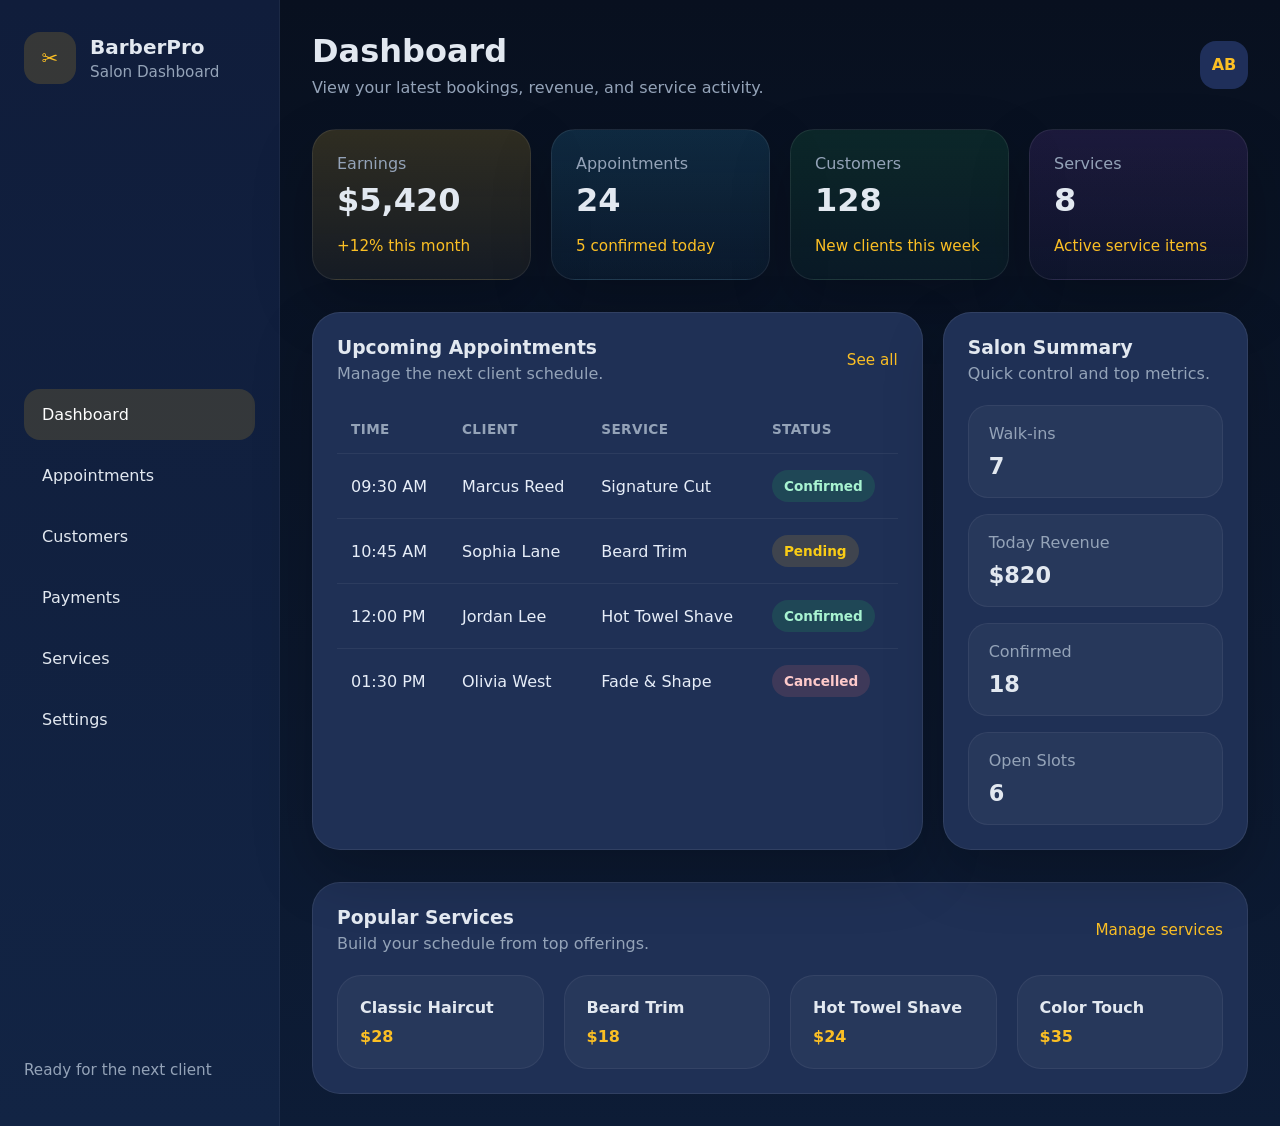
==== dashboard.html @ aa426232 "Making my dashboard" ====
﻿<!DOCTYPE html>
<html lang="en">
  <head>
    <meta charset="UTF-8" />
    <meta name="viewport" content="width=device-width, initial-scale=1.0" />
    <title>Barber Dashboard</title>
    <link rel="stylesheet" href="dashboard.css" />
  </head>
  <body>
    <div class="dashboard-layout">
      <aside class="sidebar">
        <div class="brand-panel">
          <span class="brand-icon">✂</span>
          <div>
            <h1>BarberPro</h1>
            <p>Salon Dashboard</p>
          </div>
        </div>

        <nav class="sidebar-nav" aria-label="Main navigation">
          <button class="nav-item active" data-page="dashboard">Dashboard</button>
          <button class="nav-item" data-page="appointments">Appointments</button>
          <button class="nav-item" data-page="customers">Customers</button>
          <button class="nav-item" data-page="payments">Payments</button>
          <button class="nav-item" data-page="services">Services</button>
          <button class="nav-item" data-page="settings">Settings</button>
        </nav>

        <div class="sidebar-footer">
          <p>Ready for the next client</p>
        </div>
      </aside>

      <main class="content-area">
        <header class="topbar">
          <div class="page-heading">
            <h2>Dashboard</h2>
            <p>View your latest bookings, revenue, and service activity.</p>
          </div>
          <div class="topbar-actions">
            <button id="sidebarToggle" class="menu-toggle" aria-label="Toggle sidebar">☰</button>
            <div class="profile-badge">AB</div>
          </div>
        </header>

        <section class="overview-grid">
          <article class="card card-primary">
            <div>
              <p>Earnings</p>
              <h3>$5,420</h3>
            </div>
            <span class="card-note">+12% this month</span>
          </article>
          <article class="card card-secondary">
            <div>
              <p>Appointments</p>
              <h3>24</h3>
            </div>
            <span class="card-note">5 confirmed today</span>
          </article>
          <article class="card card-tertiary">
            <div>
              <p>Customers</p>
              <h3>128</h3>
            </div>
            <span class="card-note">New clients this week</span>
          </article>
          <article class="card card-quaternary">
            <div>
              <p>Services</p>
              <h3>8</h3>
            </div>
            <span class="card-note">Active service items</span>
          </article>
        </section>

        <section class="main-panels">
          <article class="panel appointments-panel">
            <div class="panel-header">
              <div>
                <h3>Upcoming Appointments</h3>
                <p>Manage the next client schedule.</p>
              </div>
              <a href="#">See all</a>
            </div>
            <div class="table-wrap">
              <table>
                <thead>
                  <tr>
                    <th>Time</th>
                    <th>Client</th>
                    <th>Service</th>
                    <th>Status</th>
                  </tr>
                </thead>
                <tbody>
                  <tr>
                    <td>09:30 AM</td>
                    <td>Marcus Reed</td>
                    <td>Signature Cut</td>
                    <td><span class="status confirmed">Confirmed</span></td>
                  </tr>
                  <tr>
                    <td>10:45 AM</td>
                    <td>Sophia Lane</td>
                    <td>Beard Trim</td>
                    <td><span class="status pending">Pending</span></td>
                  </tr>
                  <tr>
                    <td>12:00 PM</td>
                    <td>Jordan Lee</td>
                    <td>Hot Towel Shave</td>
                    <td><span class="status confirmed">Confirmed</span></td>
                  </tr>
                  <tr>
                    <td>01:30 PM</td>
                    <td>Olivia West</td>
                    <td>Fade & Shape</td>
                    <td><span class="status cancelled">Cancelled</span></td>
                  </tr>
                </tbody>
              </table>
            </div>
          </article>

          <article class="panel summary-panel">
            <div class="panel-header">
              <div>
                <h3>Salon Summary</h3>
                <p>Quick control and top metrics.</p>
              </div>
            </div>
            <div class="summary-list">
              <div class="summary-item">
                <span>Walk-ins</span>
                <strong>7</strong>
              </div>
              <div class="summary-item">
                <span>Today Revenue</span>
                <strong>$820</strong>
              </div>
              <div class="summary-item">
                <span>Confirmed</span>
                <strong>18</strong>
              </div>
              <div class="summary-item">
                <span>Open Slots</span>
                <strong>6</strong>
              </div>
            </div>
          </article>
        </section>

        <section class="services-panel">
          <div class="panel-header">
            <div>
              <h3>Popular Services</h3>
              <p>Build your schedule from top offerings.</p>
            </div>
            <a href="#">Manage services</a>
          </div>
          <div class="service-grid">
            <div class="service-card">
              <h4>Classic Haircut</h4>
              <p>$28</p>
            </div>
            <div class="service-card">
              <h4>Beard Trim</h4>
              <p>$18</p>
            </div>
            <div class="service-card">
              <h4>Hot Towel Shave</h4>
              <p>$24</p>
            </div>
            <div class="service-card">
              <h4>Color Touch</h4>
              <p>$35</p>
            </div>
          </div>
        </section>
      </main>
    </div>

    <script src="dashboard.js"></script>
  </body>
</html>
---- dashboard.css ----
﻿:root {
  color-scheme: dark;
  --bg: #0f172a;
  --surface: #111d3f;
  --surface-strong: #17294b;
  --panel: #1f3055;
  --text: #e2e8f0;
  --muted: #94a3b8;
  --accent: #fbbf24;
  --accent-soft: rgba(251, 191, 36, 0.15);
  --border: rgba(226, 232, 240, 0.08);
  --shadow: 0 24px 60px rgba(0, 0, 0, 0.22);
}

* {
  box-sizing: border-box;
}

html,
body {
  margin: 0;
  min-height: 100%;
  font-family: Inter, system-ui, -apple-system, BlinkMacSystemFont, 'Segoe UI', sans-serif;
  background: linear-gradient(180deg, #08101f 0%, #0d1c36 100%);
  color: var(--text);
}

button,
a {
  font: inherit;
}

button {
  border: none;
  background: none;
  cursor: pointer;
}

a {
  color: inherit;
  text-decoration: none;
}

.dashboard-layout {
  display: grid;
  grid-template-columns: 280px 1fr;
  min-height: 100vh;
}

.sidebar {
  padding: 32px 24px;
  background: linear-gradient(180deg, #101d3b 0%, #122444 100%);
  border-right: 1px solid rgba(255, 255, 255, 0.05);
  display: flex;
  flex-direction: column;
  justify-content: space-between;
}

.brand-panel {
  display: flex;
  align-items: center;
  gap: 14px;
  margin-bottom: 40px;
}

.brand-icon {
  width: 52px;
  height: 52px;
  display: grid;
  place-items: center;
  border-radius: 16px;
  background: rgba(251, 191, 36, 0.16);
  color: var(--accent);
  font-size: 1.25rem;
}

.brand-panel h1 {
  margin: 0;
  font-size: 1.25rem;
}

.brand-panel p {
  margin: 4px 0 0;
  color: var(--muted);
  font-size: 0.95rem;
}

.sidebar-nav {
  display: grid;
  gap: 10px;
}

.nav-item {
  width: 100%;
  text-align: left;
  padding: 16px 18px;
  border-radius: 16px;
  color: var(--text);
  transition: background 180ms ease, color 180ms ease;
}

.nav-item:hover,
.nav-item:focus-visible {
  background: rgba(251, 191, 36, 0.08);
  outline: none;
}

.nav-item.active {
  background: var(--accent-soft);
  color: #fff;
}

.sidebar-footer {
  margin-top: 36px;
  color: var(--muted);
  font-size: 0.95rem;
}

.content-area {
  padding: 32px;
}

.topbar {
  display: flex;
  justify-content: space-between;
  gap: 20px;
  align-items: center;
  margin-bottom: 32px;
}

.page-heading h2 {
  margin: 0 0 8px;
  font-size: 2rem;
}

.page-heading p {
  margin: 0;
  color: var(--muted);
}

.topbar-actions {
  display: flex;
  align-items: center;
  gap: 16px;
}

.menu-toggle {
  display: none;
  width: 48px;
  height: 48px;
  border-radius: 16px;
  background: rgba(255, 255, 255, 0.08);
  color: var(--text);
  font-size: 1.25rem;
}

.profile-badge {
  width: 48px;
  height: 48px;
  border-radius: 16px;
  display: grid;
  place-items: center;
  background: #1f2f5a;
  color: var(--accent);
  font-weight: 700;
}

.overview-grid {
  display: grid;
  grid-template-columns: repeat(4, minmax(0, 1fr));
  gap: 20px;
  margin-bottom: 32px;
}

.card {
  padding: 24px;
  border-radius: 24px;
  background: rgba(255, 255, 255, 0.04);
  border: 1px solid rgba(255, 255, 255, 0.08);
  box-shadow: var(--shadow);
}

.card p {
  margin: 0 0 8px;
  color: var(--muted);
}

.card h3 {
  margin: 0;
  font-size: 2rem;
}

.card-note {
  display: inline-flex;
  margin-top: 18px;
  color: var(--accent);
  font-size: 0.95rem;
}

.card-primary {
  background: linear-gradient(180deg, rgba(251, 191, 36, 0.16), rgba(251, 191, 36, 0.05));
}

.card-secondary {
  background: linear-gradient(180deg, rgba(56, 189, 248, 0.14), rgba(56, 189, 248, 0.04));
}

.card-tertiary {
  background: linear-gradient(180deg, rgba(34, 197, 94, 0.12), rgba(34, 197, 94, 0.04));
}

.card-quaternary {
  background: linear-gradient(180deg, rgba(168, 85, 247, 0.12), rgba(168, 85, 247, 0.04));
}

.main-panels {
  display: grid;
  grid-template-columns: 2fr 1fr;
  gap: 20px;
  margin-bottom: 32px;
}

.panel {
  background: var(--panel);
  border-radius: 28px;
  padding: 24px;
  border: 1px solid rgba(255, 255, 255, 0.08);
  box-shadow: var(--shadow);
}

.panel-header {
  display: flex;
  justify-content: space-between;
  gap: 16px;
  align-items: center;
  margin-bottom: 22px;
}

.panel-header h3 {
  margin: 0;
}

.panel-header p {
  margin: 6px 0 0;
  color: var(--muted);
}

.panel-header a {
  color: var(--accent);
  font-size: 0.95rem;
}

.table-wrap {
  overflow-x: auto;
}

table {
  width: 100%;
  border-collapse: collapse;
  min-width: 560px;
}

th,
td {
  padding: 16px 14px;
  text-align: left;
}

th {
  color: var(--muted);
  text-transform: uppercase;
  letter-spacing: 0.03em;
  font-size: 0.85rem;
}

tbody tr {
  border-top: 1px solid rgba(255, 255, 255, 0.06);
}

tbody td {
  color: #e6edf8;
}

.status {
  display: inline-flex;
  padding: 8px 12px;
  border-radius: 999px;
  font-size: 0.85rem;
  font-weight: 600;
}

.status.confirmed {
  background: rgba(34, 197, 94, 0.15);
  color: #a7f3d0;
}

.status.pending {
  background: rgba(251, 191, 36, 0.14);
  color: #facc15;
}

.status.cancelled {
  background: rgba(248, 113, 113, 0.14);
  color: #fecaca;
}

.summary-list {
  display: grid;
  gap: 16px;
}

.summary-item {
  padding: 18px 20px;
  border-radius: 20px;
  background: rgba(255, 255, 255, 0.04);
  border: 1px solid rgba(255, 255, 255, 0.06);
}

.summary-item span {
  display: block;
  color: var(--muted);
  margin-bottom: 10px;
}

.summary-item strong {
  font-size: 1.4rem;
}

.services-panel {
  background: var(--panel);
  border-radius: 28px;
  padding: 24px;
  border: 1px solid rgba(255, 255, 255, 0.08);
}

.service-grid {
  display: grid;
  grid-template-columns: repeat(4, minmax(0, 1fr));
  gap: 20px;
  margin-top: 20px;
}

.service-card {
  padding: 22px;
  border-radius: 24px;
  background: rgba(255, 255, 255, 0.04);
  border: 1px solid rgba(255, 255, 255, 0.06);
}

.service-card h4 {
  margin: 0 0 10px;
}

.service-card p {
  margin: 0;
  color: var(--accent);
  font-weight: 700;
}

@media (max-width: 1080px) {
  .dashboard-layout {
    grid-template-columns: 1fr;
  }

  .overview-grid {
    grid-template-columns: repeat(2, minmax(0, 1fr));
  }

  .main-panels {
    grid-template-columns: 1fr;
  }

  .service-grid {
    grid-template-columns: repeat(2, minmax(0, 1fr));
  }
}

@media (max-width: 760px) {
  .sidebar {
    position: fixed;
    top: 0;
    left: 0;
    bottom: 0;
    width: 280px;
    transform: translateX(-100%);
    transition: transform 250ms ease;
    z-index: 20;
  }

  .sidebar.open {
    transform: translateX(0);
  }

  .content-area {
    padding: 20px;
  }

  .topbar {
    flex-direction: column;
    align-items: flex-start;
  }

  .menu-toggle {
    display: inline-flex;
  }

  .overview-grid,
  .service-grid {
    grid-template-columns: 1fr;
  }

  table {
    min-width: 100%;
  }

  .panel,
  .card {
    padding: 20px;
  }
}

@media (max-width: 520px) {
  .brand-panel {
    flex-direction: column;
    align-items: flex-start;
  }

  .panel-header {
    flex-direction: column;
    align-items: flex-start;
  }
}
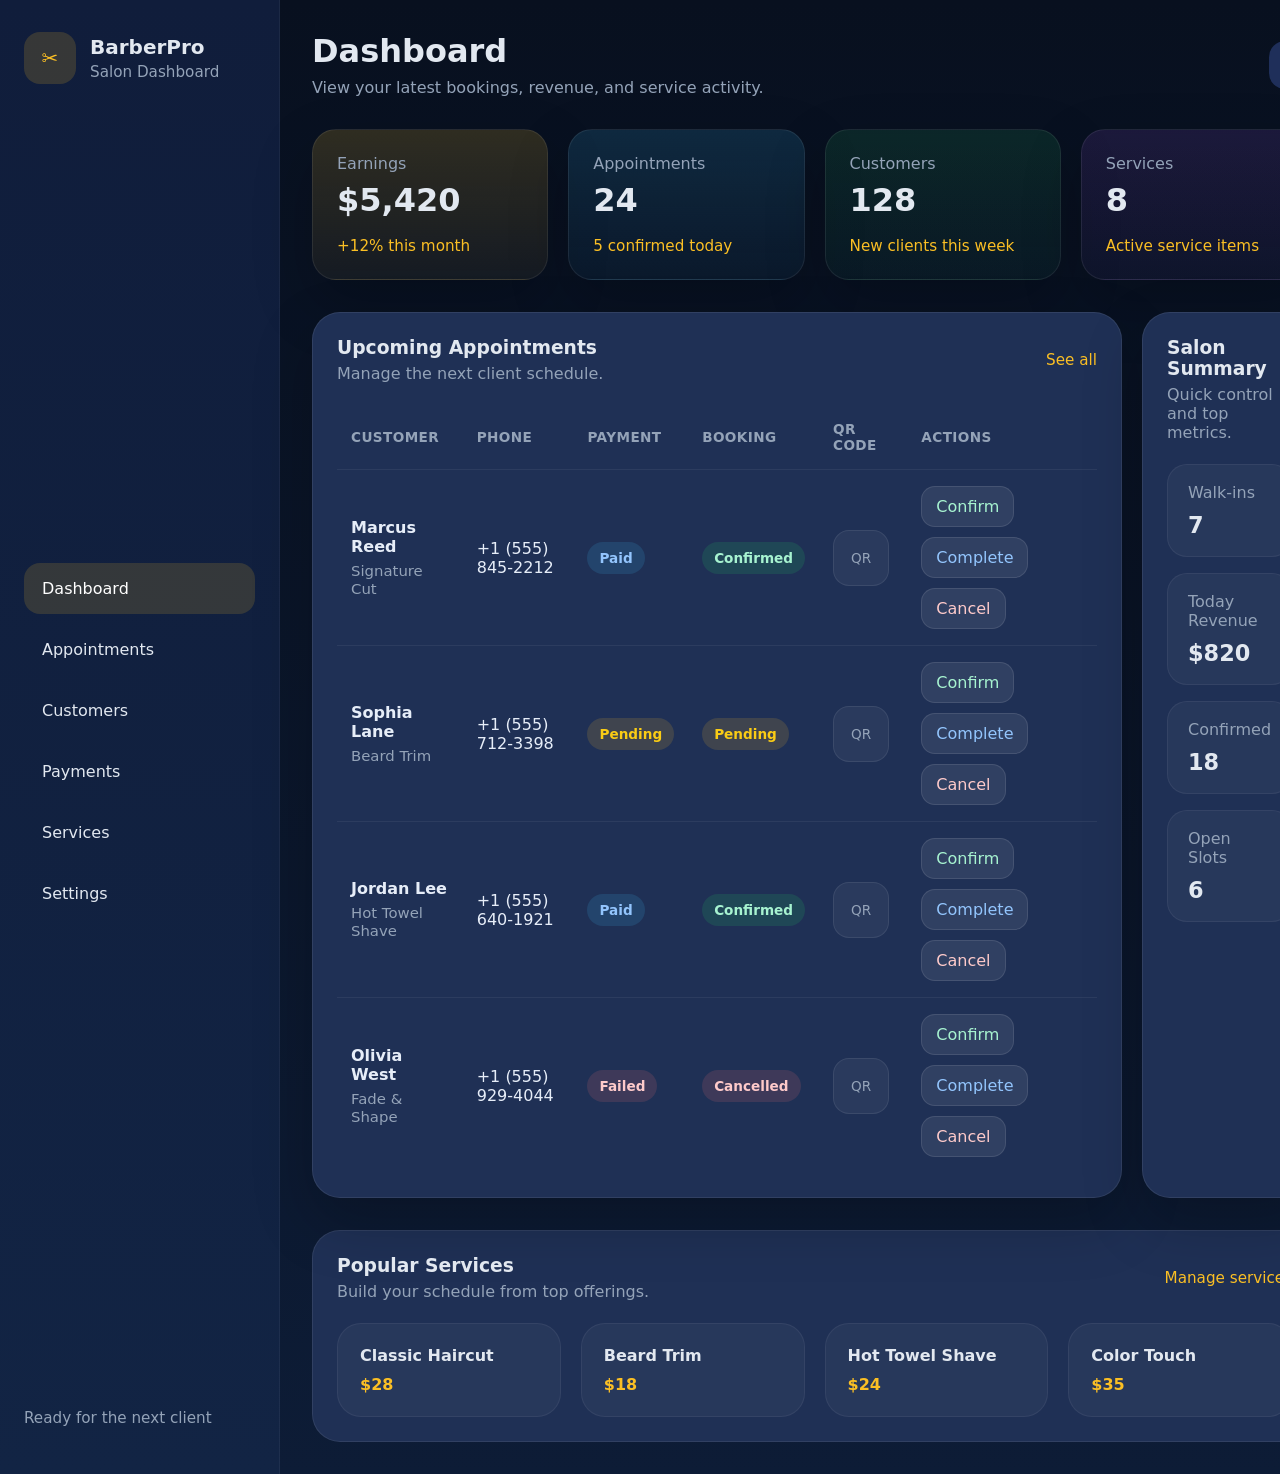
==== commit 7b8946dd: "updated" ====
--- a/dashboard.html
+++ b/dashboard.html
@@ -87,36 +87,74 @@
               <table>
                 <thead>
                   <tr>
-                    <th>Time</th>
-                    <th>Client</th>
-                    <th>Service</th>
-                    <th>Status</th>
+                    <th>Customer</th>
+                    <th>Phone</th>
+                    <th>Payment</th>
+                    <th>Booking</th>
+                    <th>QR Code</th>
+                    <th>Actions</th>
                   </tr>
                 </thead>
                 <tbody>
-                  <tr>
-                    <td>09:30 AM</td>
-                    <td>Marcus Reed</td>
-                    <td>Signature Cut</td>
-                    <td><span class="status confirmed">Confirmed</span></td>
-                  </tr>
-                  <tr>
-                    <td>10:45 AM</td>
-                    <td>Sophia Lane</td>
-                    <td>Beard Trim</td>
-                    <td><span class="status pending">Pending</span></td>
-                  </tr>
-                  <tr>
-                    <td>12:00 PM</td>
-                    <td>Jordan Lee</td>
-                    <td>Hot Towel Shave</td>
-                    <td><span class="status confirmed">Confirmed</span></td>
-                  </tr>
-                  <tr>
-                    <td>01:30 PM</td>
-                    <td>Olivia West</td>
-                    <td>Fade & Shape</td>
-                    <td><span class="status cancelled">Cancelled</span></td>
+                  <tr data-booking="1">
+                    <td>
+                      <strong>Marcus Reed</strong>
+                      <span class="table-note">Signature Cut</span>
+                    </td>
+                    <td>+1 (555) 845-2212</td>
+                    <td><span class="payment-status paid">Paid</span></td>
+                    <td><span class="booking-status confirmed">Confirmed</span></td>
+                    <td><div class="qr-badge">QR</div></td>
+                    <td class="action-buttons">
+                      <button class="action-btn confirm">Confirm</button>
+                      <button class="action-btn complete">Complete</button>
+                      <button class="action-btn cancel">Cancel</button>
+                    </td>
+                  </tr>
+                  <tr data-booking="2">
+                    <td>
+                      <strong>Sophia Lane</strong>
+                      <span class="table-note">Beard Trim</span>
+                    </td>
+                    <td>+1 (555) 712-3398</td>
+                    <td><span class="payment-status pending">Pending</span></td>
+                    <td><span class="booking-status pending">Pending</span></td>
+                    <td><div class="qr-badge">QR</div></td>
+                    <td class="action-buttons">
+                      <button class="action-btn confirm">Confirm</button>
+                      <button class="action-btn complete">Complete</button>
+                      <button class="action-btn cancel">Cancel</button>
+                    </td>
+                  </tr>
+                  <tr data-booking="3">
+                    <td>
+                      <strong>Jordan Lee</strong>
+                      <span class="table-note">Hot Towel Shave</span>
+                    </td>
+                    <td>+1 (555) 640-1921</td>
+                    <td><span class="payment-status paid">Paid</span></td>
+                    <td><span class="booking-status confirmed">Confirmed</span></td>
+                    <td><div class="qr-badge">QR</div></td>
+                    <td class="action-buttons">
+                      <button class="action-btn confirm">Confirm</button>
+                      <button class="action-btn complete">Complete</button>
+                      <button class="action-btn cancel">Cancel</button>
+                    </td>
+                  </tr>
+                  <tr data-booking="4">
+                    <td>
+                      <strong>Olivia West</strong>
+                      <span class="table-note">Fade & Shape</span>
+                    </td>
+                    <td>+1 (555) 929-4044</td>
+                    <td><span class="payment-status failed">Failed</span></td>
+                    <td><span class="booking-status cancelled">Cancelled</span></td>
+                    <td><div class="qr-badge">QR</div></td>
+                    <td class="action-buttons">
+                      <button class="action-btn confirm">Confirm</button>
+                      <button class="action-btn complete">Complete</button>
+                      <button class="action-btn cancel">Cancel</button>
+                    </td>
                   </tr>
                 </tbody>
               </table>
--- a/dashboard.css
+++ b/dashboard.css
@@ -257,7 +257,7 @@
 table {
   width: 100%;
   border-collapse: collapse;
-  min-width: 560px;
+  min-width: 760px;
 }
 
 th,
@@ -279,9 +279,19 @@
 
 tbody td {
   color: #e6edf8;
-}
-
-.status {
+  vertical-align: middle;
+}
+
+.table-note {
+  display: block;
+  margin-top: 6px;
+  color: var(--muted);
+  font-size: 0.93rem;
+}
+
+.status,
+.payment-status,
+.booking-status {
   display: inline-flex;
   padding: 8px 12px;
   border-radius: 999px;
@@ -289,18 +299,77 @@
   font-weight: 600;
 }
 
-.status.confirmed {
+.status.confirmed,
+.booking-status.confirmed {
   background: rgba(34, 197, 94, 0.15);
   color: #a7f3d0;
 }
 
-.status.pending {
+.booking-status.completed {
+  background: rgba(56, 189, 248, 0.14);
+  color: #93c5fd;
+}
+
+.status.pending,
+.booking-status.pending,
+.payment-status.pending {
   background: rgba(251, 191, 36, 0.14);
   color: #facc15;
 }
 
-.status.cancelled {
+.status.cancelled,
+.booking-status.cancelled,
+.payment-status.failed {
   background: rgba(248, 113, 113, 0.14);
+  color: #fecaca;
+}
+
+.payment-status.paid {
+  background: rgba(56, 189, 248, 0.14);
+  color: #93c5fd;
+}
+
+.qr-badge {
+  width: 56px;
+  height: 56px;
+  display: grid;
+  place-items: center;
+  border-radius: 16px;
+  background: rgba(255, 255, 255, 0.05);
+  border: 1px solid rgba(255, 255, 255, 0.08);
+  color: var(--muted);
+  font-size: 0.85rem;
+}
+
+.action-buttons {
+  display: flex;
+  flex-wrap: wrap;
+  gap: 10px;
+}
+
+.action-btn {
+  padding: 10px 14px;
+  border-radius: 14px;
+  background: rgba(255, 255, 255, 0.08);
+  color: var(--text);
+  border: 1px solid rgba(255, 255, 255, 0.1);
+  transition: transform 150ms ease, background 150ms ease;
+}
+
+.action-btn:hover {
+  transform: translateY(-1px);
+  background: rgba(255, 255, 255, 0.12);
+}
+
+.action-btn.confirm {
+  color: #a7f3d0;
+}
+
+.action-btn.complete {
+  color: #93c5fd;
+}
+
+.action-btn.cancel {
   color: #fecaca;
 }
 
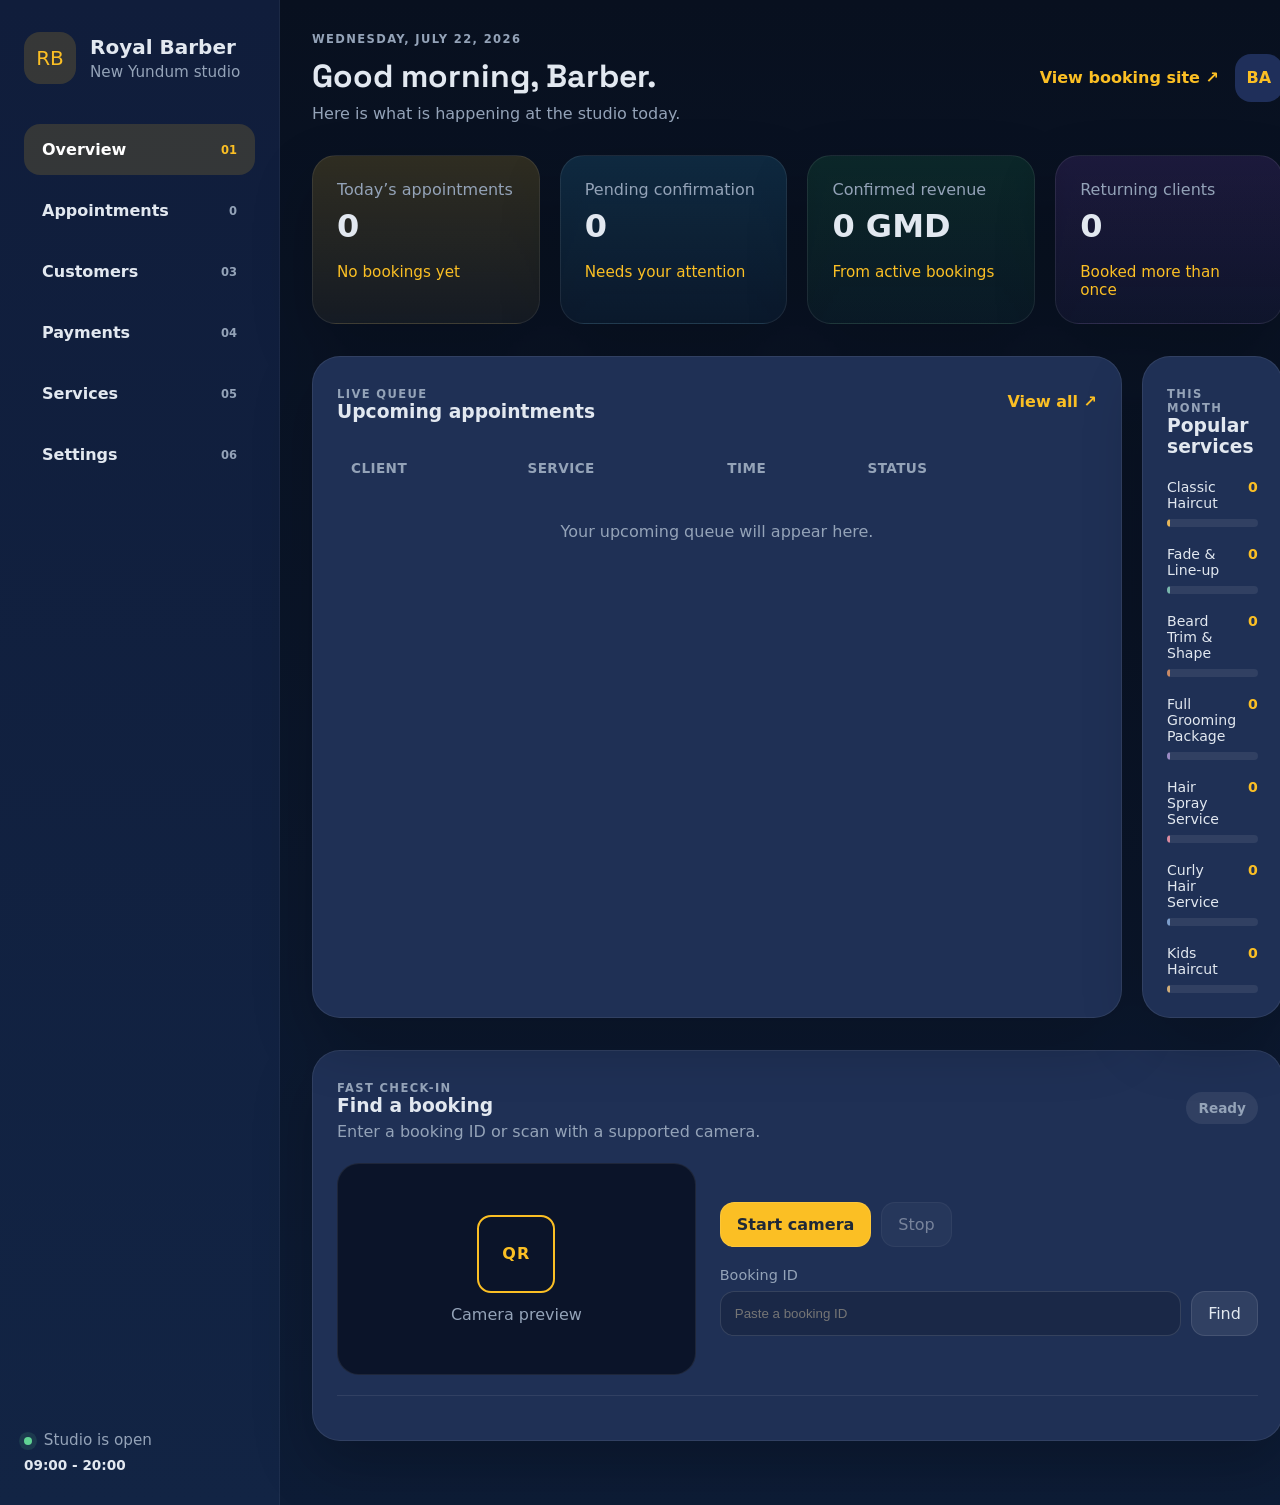
==== commit 5315b47f: "finally done" ====
--- a/dashboard.html
+++ b/dashboard.html
@@ -1,224 +1,27 @@
-﻿<!DOCTYPE html>
+<!DOCTYPE html>
 <html lang="en">
-  <head>
-    <meta charset="UTF-8" />
-    <meta name="viewport" content="width=device-width, initial-scale=1.0" />
-    <title>Barber Dashboard</title>
-    <link rel="stylesheet" href="dashboard.css" />
-  </head>
-  <body>
-    <div class="dashboard-layout">
-      <aside class="sidebar">
-        <div class="brand-panel">
-          <span class="brand-icon">✂</span>
-          <div>
-            <h1>BarberPro</h1>
-            <p>Salon Dashboard</p>
-          </div>
-        </div>
-
-        <nav class="sidebar-nav" aria-label="Main navigation">
-          <button class="nav-item active" data-page="dashboard">Dashboard</button>
-          <button class="nav-item" data-page="appointments">Appointments</button>
-          <button class="nav-item" data-page="customers">Customers</button>
-          <button class="nav-item" data-page="payments">Payments</button>
-          <button class="nav-item" data-page="services">Services</button>
-          <button class="nav-item" data-page="settings">Settings</button>
-        </nav>
-
-        <div class="sidebar-footer">
-          <p>Ready for the next client</p>
-        </div>
-      </aside>
-
-      <main class="content-area">
-        <header class="topbar">
-          <div class="page-heading">
-            <h2>Dashboard</h2>
-            <p>View your latest bookings, revenue, and service activity.</p>
-          </div>
-          <div class="topbar-actions">
-            <button id="sidebarToggle" class="menu-toggle" aria-label="Toggle sidebar">☰</button>
-            <div class="profile-badge">AB</div>
-          </div>
-        </header>
-
-        <section class="overview-grid">
-          <article class="card card-primary">
-            <div>
-              <p>Earnings</p>
-              <h3>$5,420</h3>
-            </div>
-            <span class="card-note">+12% this month</span>
-          </article>
-          <article class="card card-secondary">
-            <div>
-              <p>Appointments</p>
-              <h3>24</h3>
-            </div>
-            <span class="card-note">5 confirmed today</span>
-          </article>
-          <article class="card card-tertiary">
-            <div>
-              <p>Customers</p>
-              <h3>128</h3>
-            </div>
-            <span class="card-note">New clients this week</span>
-          </article>
-          <article class="card card-quaternary">
-            <div>
-              <p>Services</p>
-              <h3>8</h3>
-            </div>
-            <span class="card-note">Active service items</span>
-          </article>
-        </section>
-
-        <section class="main-panels">
-          <article class="panel appointments-panel">
-            <div class="panel-header">
-              <div>
-                <h3>Upcoming Appointments</h3>
-                <p>Manage the next client schedule.</p>
-              </div>
-              <a href="#">See all</a>
-            </div>
-            <div class="table-wrap">
-              <table>
-                <thead>
-                  <tr>
-                    <th>Customer</th>
-                    <th>Phone</th>
-                    <th>Payment</th>
-                    <th>Booking</th>
-                    <th>QR Code</th>
-                    <th>Actions</th>
-                  </tr>
-                </thead>
-                <tbody>
-                  <tr data-booking="1">
-                    <td>
-                      <strong>Marcus Reed</strong>
-                      <span class="table-note">Signature Cut</span>
-                    </td>
-                    <td>+1 (555) 845-2212</td>
-                    <td><span class="payment-status paid">Paid</span></td>
-                    <td><span class="booking-status confirmed">Confirmed</span></td>
-                    <td><div class="qr-badge">QR</div></td>
-                    <td class="action-buttons">
-                      <button class="action-btn confirm">Confirm</button>
-                      <button class="action-btn complete">Complete</button>
-                      <button class="action-btn cancel">Cancel</button>
-                    </td>
-                  </tr>
-                  <tr data-booking="2">
-                    <td>
-                      <strong>Sophia Lane</strong>
-                      <span class="table-note">Beard Trim</span>
-                    </td>
-                    <td>+1 (555) 712-3398</td>
-                    <td><span class="payment-status pending">Pending</span></td>
-                    <td><span class="booking-status pending">Pending</span></td>
-                    <td><div class="qr-badge">QR</div></td>
-                    <td class="action-buttons">
-                      <button class="action-btn confirm">Confirm</button>
-                      <button class="action-btn complete">Complete</button>
-                      <button class="action-btn cancel">Cancel</button>
-                    </td>
-                  </tr>
-                  <tr data-booking="3">
-                    <td>
-                      <strong>Jordan Lee</strong>
-                      <span class="table-note">Hot Towel Shave</span>
-                    </td>
-                    <td>+1 (555) 640-1921</td>
-                    <td><span class="payment-status paid">Paid</span></td>
-                    <td><span class="booking-status confirmed">Confirmed</span></td>
-                    <td><div class="qr-badge">QR</div></td>
-                    <td class="action-buttons">
-                      <button class="action-btn confirm">Confirm</button>
-                      <button class="action-btn complete">Complete</button>
-                      <button class="action-btn cancel">Cancel</button>
-                    </td>
-                  </tr>
-                  <tr data-booking="4">
-                    <td>
-                      <strong>Olivia West</strong>
-                      <span class="table-note">Fade & Shape</span>
-                    </td>
-                    <td>+1 (555) 929-4044</td>
-                    <td><span class="payment-status failed">Failed</span></td>
-                    <td><span class="booking-status cancelled">Cancelled</span></td>
-                    <td><div class="qr-badge">QR</div></td>
-                    <td class="action-buttons">
-                      <button class="action-btn confirm">Confirm</button>
-                      <button class="action-btn complete">Complete</button>
-                      <button class="action-btn cancel">Cancel</button>
-                    </td>
-                  </tr>
-                </tbody>
-              </table>
-            </div>
-          </article>
-
-          <article class="panel summary-panel">
-            <div class="panel-header">
-              <div>
-                <h3>Salon Summary</h3>
-                <p>Quick control and top metrics.</p>
-              </div>
-            </div>
-            <div class="summary-list">
-              <div class="summary-item">
-                <span>Walk-ins</span>
-                <strong>7</strong>
-              </div>
-              <div class="summary-item">
-                <span>Today Revenue</span>
-                <strong>$820</strong>
-              </div>
-              <div class="summary-item">
-                <span>Confirmed</span>
-                <strong>18</strong>
-              </div>
-              <div class="summary-item">
-                <span>Open Slots</span>
-                <strong>6</strong>
-              </div>
-            </div>
-          </article>
-        </section>
-
-        <section class="services-panel">
-          <div class="panel-header">
-            <div>
-              <h3>Popular Services</h3>
-              <p>Build your schedule from top offerings.</p>
-            </div>
-            <a href="#">Manage services</a>
-          </div>
-          <div class="service-grid">
-            <div class="service-card">
-              <h4>Classic Haircut</h4>
-              <p>$28</p>
-            </div>
-            <div class="service-card">
-              <h4>Beard Trim</h4>
-              <p>$18</p>
-            </div>
-            <div class="service-card">
-              <h4>Hot Towel Shave</h4>
-              <p>$24</p>
-            </div>
-            <div class="service-card">
-              <h4>Color Touch</h4>
-              <p>$35</p>
-            </div>
-          </div>
-        </section>
-      </main>
-    </div>
-
-    <script src="dashboard.js"></script>
-  </body>
+<head>
+  <meta charset="UTF-8">
+  <meta name="viewport" content="width=device-width, initial-scale=1.0">
+  <title>Royal Barber Salon | Dashboard</title>
+  <link rel="preconnect" href="https://fonts.googleapis.com">
+  <link rel="preconnect" href="https://fonts.gstatic.com" crossorigin>
+  <link href="https://fonts.googleapis.com/css2?family=DM+Sans:wght@400;500;600;700&family=Space+Grotesk:wght@500;600;700&display=swap" rel="stylesheet">
+  <link rel="stylesheet" href="dashboard.css">
+</head>
+<body>
+  <div class="dashboard-layout">
+    <aside class="sidebar" id="sidebar"><div><div class="brand-panel"><div class="brand-icon">RB</div><div><h1>Royal Barber</h1><p>New Yundum studio</p></div></div><nav class="sidebar-nav" aria-label="Dashboard navigation"><button class="nav-item active" data-page="dashboard">Overview <span>01</span></button><button class="nav-item" data-page="appointments">Appointments <span id="navAppointmentCount">0</span></button><button class="nav-item" data-page="customers">Customers <span>03</span></button><button class="nav-item" data-page="payments">Payments <span>04</span></button><button class="nav-item" data-page="services">Services <span>05</span></button><button class="nav-item" data-page="settings">Settings <span>06</span></button></nav></div><div class="sidebar-footer"><span class="live-dot"></span> Studio is open <strong>09:00 - 20:00</strong></div></aside>
+    <main class="content-area">
+      <header class="topbar"><div class="page-heading"><p class="eyebrow">Wednesday, July 22, 2026</p><h2>Good morning, Barber.</h2><p id="pageSubtitle">Here is what is happening at the studio today.</p></div><div class="topbar-actions"><button class="menu-toggle" id="sidebarToggle" aria-label="Open menu">☰</button><a class="view-site" href="index.html">View booking site ↗</a><div class="profile-badge">BA</div></div></header>
+      <section id="dashboardPage" class="page-view active-view"><div class="overview-grid"><article class="card card-primary"><p>Today’s appointments</p><h3 id="todayCount">0</h3><span class="card-note" id="todayNote">No bookings yet</span></article><article class="card card-secondary"><p>Pending confirmation</p><h3 id="pendingCount">0</h3><span class="card-note">Needs your attention</span></article><article class="card card-tertiary"><p>Confirmed revenue</p><h3 id="revenueTotal">0 GMD</h3><span class="card-note">From active bookings</span></article><article class="card card-quaternary"><p>Returning clients</p><h3 id="returningCount">0</h3><span class="card-note">Booked more than once</span></article></div><div class="main-panels"><section class="panel"><div class="panel-header"><div><p class="eyebrow">Live queue</p><h3>Upcoming appointments</h3></div><button class="text-button" data-page-link="appointments">View all ↗</button></div><div class="table-wrap"><table><thead><tr><th>Client</th><th>Service</th><th>Time</th><th>Status</th><th></th></tr></thead><tbody id="upcomingRows"></tbody></table><div class="empty-state" id="upcomingEmpty">Your upcoming queue will appear here.</div></div></section><section class="panel"><div class="panel-header"><div><p class="eyebrow">This month</p><h3>Popular services</h3></div></div><div class="service-bars" id="serviceBars"></div></section></div><section class="panel scanner-panel"><div class="panel-header"><div><p class="eyebrow">Fast check-in</p><h3>Find a booking</h3><p>Enter a booking ID or scan with a supported camera.</p></div><span id="scannerStatus" class="scanner-status">Ready</span></div><div class="scanner-layout"><div class="scanner-preview"><video id="qrVideo" playsinline muted aria-label="QR code camera preview"></video><div id="scannerPlaceholder" class="scanner-placeholder"><span class="scanner-frame">QR</span><p>Camera preview</p></div></div><div class="scanner-controls"><div class="scanner-actions"><button id="startScanner" class="scanner-btn primary" type="button">Start camera</button><button id="stopScanner" class="scanner-btn" type="button" disabled>Stop</button></div><form id="bookingLookupForm" class="lookup-form"><label for="bookingCode">Booking ID</label><div class="lookup-row"><input id="bookingCode" type="text" placeholder="Paste a booking ID" autocomplete="off"><button class="scanner-btn" type="submit">Find</button></div></form></div></div><div id="bookingDetails" class="booking-details" aria-live="polite" hidden></div></section></section>
+      <section id="appointmentsPage" class="page-view"><div class="section-heading"><div><p class="eyebrow">Manage the day</p><h2>Appointments</h2><p>Confirm, complete, or cancel bookings from the shared booking site.</p></div><button class="primary-action" id="exportBookings">Export CSV ↓</button></div><section class="panel"><div class="toolbar"><input id="appointmentSearch" type="search" placeholder="Search clients, phone, service..." aria-label="Search appointments"><select id="statusFilter" aria-label="Filter appointments"><option value="all">All statuses</option><option value="pending">Pending</option><option value="confirmed">Confirmed</option><option value="completed">Completed</option><option value="cancelled">Cancelled</option></select></div><div class="table-wrap"><table class="appointments-table"><thead><tr><th>Client</th><th>Service</th><th>Date & time</th><th>Payment</th><th>Status</th><th>Actions</th></tr></thead><tbody id="appointmentsRows"></tbody></table><div class="empty-state" id="appointmentsEmpty">No appointments match your filters.</div></div></section></section>
+      <section id="customersPage" class="page-view"><div class="section-heading"><div><p class="eyebrow">Client book</p><h2>Customers</h2><p>Every client currently stored by the booking site.</p></div></div><div class="customer-grid" id="customerGrid"></div></section>
+      <section id="paymentsPage" class="page-view"><div class="section-heading"><div><p class="eyebrow">Money in motion</p><h2>Payments</h2><p>Revenue is calculated from confirmed and completed bookings.</p></div></div><div class="payment-summary" id="paymentSummary"></div><section class="panel"><div class="panel-header"><h3>Recent transactions</h3></div><div class="table-wrap"><table><thead><tr><th>Client</th><th>Method</th><th>Service</th><th>Amount</th><th>Status</th></tr></thead><tbody id="paymentRows"></tbody></table></div></section></section>
+      <section id="servicesPage" class="page-view"><div class="section-heading"><div><p class="eyebrow">Your menu</p><h2>Services</h2><p>Current services and their ordinary starting prices.</p></div></div><div class="service-grid" id="servicesGrid"></div></section>
+      <section id="settingsPage" class="page-view"><div class="section-heading"><div><p class="eyebrow">Studio preferences</p><h2>Settings</h2><p>These preferences are saved in this browser.</p></div></div><section class="panel settings-panel"><form id="settingsForm"><label>Studio name<input name="studioName" value="Royal Barber Salon"></label><label>Opening time<input name="openingTime" type="time" value="09:00"></label><label>Closing time<input name="closingTime" type="time" value="20:00"></label><label class="toggle-row"><span>Show completed appointments in queue<input name="showCompleted" type="checkbox"></span></label><button class="primary-action" type="submit">Save preferences</button><p class="save-message" id="settingsMessage" role="status"></p></form></section></section>
+    </main>
+  </div>
+  <script src="dashboard.js"></script>
+</body>
 </html>
--- a/dashboard.css
+++ b/dashboard.css
@@ -373,6 +373,191 @@
   color: #fecaca;
 }
 
+.scanner-panel {
+  margin-bottom: 32px;
+}
+
+.scanner-status {
+  display: inline-flex;
+  padding: 8px 12px;
+  border-radius: 999px;
+  background: rgba(255, 255, 255, 0.08);
+  color: var(--muted);
+  font-size: 0.85rem;
+  font-weight: 600;
+  white-space: nowrap;
+}
+
+.scanner-status.success {
+  background: rgba(34, 197, 94, 0.15);
+  color: #a7f3d0;
+}
+
+.scanner-status.error {
+  background: rgba(248, 113, 113, 0.14);
+  color: #fecaca;
+}
+
+.scanner-layout {
+  display: grid;
+  grid-template-columns: minmax(220px, 0.8fr) minmax(280px, 1.2fr);
+  gap: 24px;
+  align-items: stretch;
+}
+
+.scanner-preview {
+  position: relative;
+  min-height: 210px;
+  overflow: hidden;
+  border-radius: 22px;
+  background: #0b1429;
+  border: 1px solid rgba(255, 255, 255, 0.08);
+}
+
+.scanner-preview video {
+  display: none;
+  width: 100%;
+  height: 100%;
+  min-height: 210px;
+  object-fit: cover;
+}
+
+.scanner-preview video.visible {
+  display: block;
+}
+
+.scanner-placeholder {
+  min-height: 210px;
+  display: grid;
+  place-items: center;
+  align-content: center;
+  gap: 12px;
+  color: var(--muted);
+}
+
+.scanner-placeholder p {
+  margin: 0;
+}
+
+.scanner-frame {
+  width: 78px;
+  height: 78px;
+  display: grid;
+  place-items: center;
+  border: 2px solid var(--accent);
+  border-radius: 14px;
+  color: var(--accent);
+  font-weight: 700;
+  letter-spacing: 0.08em;
+}
+
+.scanner-controls {
+  display: flex;
+  flex-wrap: wrap;
+  align-content: center;
+  gap: 12px;
+}
+
+.scanner-btn {
+  padding: 12px 16px;
+  border-radius: 14px;
+  background: rgba(255, 255, 255, 0.08);
+  border: 1px solid rgba(255, 255, 255, 0.1);
+  color: var(--text);
+  transition: background 150ms ease, opacity 150ms ease;
+}
+
+.scanner-btn:hover:not(:disabled) {
+  background: rgba(255, 255, 255, 0.14);
+}
+
+.scanner-btn:disabled {
+  cursor: not-allowed;
+  opacity: 0.45;
+}
+
+.scanner-btn.primary {
+  background: var(--accent);
+  color: #1f2937;
+  font-weight: 700;
+}
+
+.lookup-form {
+  flex-basis: 100%;
+  margin-top: 8px;
+}
+
+.lookup-form label {
+  display: block;
+  margin-bottom: 8px;
+  color: var(--muted);
+  font-size: 0.9rem;
+}
+
+.lookup-row {
+  display: flex;
+  gap: 10px;
+}
+
+.lookup-row input {
+  min-width: 0;
+  flex: 1;
+  padding: 12px 14px;
+  border: 1px solid rgba(255, 255, 255, 0.12);
+  border-radius: 14px;
+  background: rgba(0, 0, 0, 0.16);
+  color: var(--text);
+  outline: none;
+}
+
+.lookup-row input:focus {
+  border-color: var(--accent);
+}
+
+.scanner-help {
+  flex-basis: 100%;
+  margin: 0;
+  color: var(--muted);
+  font-size: 0.88rem;
+}
+
+.booking-details {
+  display: grid;
+  grid-template-columns: repeat(5, minmax(0, 1fr));
+  gap: 12px;
+  margin-top: 20px;
+  padding-top: 20px;
+  border-top: 1px solid rgba(255, 255, 255, 0.08);
+}
+
+.booking-details > div {
+  padding: 14px;
+  border-radius: 16px;
+  background: rgba(255, 255, 255, 0.04);
+}
+
+.booking-details span,
+.booking-details strong {
+  display: block;
+}
+
+.detail-label {
+  margin-bottom: 8px;
+  color: var(--muted);
+  font-size: 0.8rem;
+  text-transform: uppercase;
+  letter-spacing: 0.04em;
+}
+
+.booking-details strong {
+  overflow-wrap: anywhere;
+}
+
+.booking-details > strong,
+.booking-details > span {
+  color: var(--muted);
+}
+
 .summary-list {
   display: grid;
   gap: 16px;
@@ -478,6 +663,15 @@
     grid-template-columns: 1fr;
   }
 
+  .scanner-layout,
+  .booking-details {
+    grid-template-columns: 1fr;
+  }
+
+  .scanner-status {
+    white-space: normal;
+  }
+
   table {
     min-width: 100%;
   }
@@ -499,3 +693,65 @@
     align-items: flex-start;
   }
 }
+
+/* Dashboard view states and admin controls */
+.page-view { display: none; }
+.page-view.active-view { display: block; animation: rise-in 280ms ease both; }
+@keyframes rise-in { from { opacity: 0; transform: translateY(8px); } to { opacity: 1; transform: translateY(0); } }
+.eyebrow { margin: 0 0 8px; color: var(--accent); font-size: .72rem; font-weight: 700; letter-spacing: .12em; text-transform: uppercase; }
+.page-heading .eyebrow { margin-bottom: 10px; }
+.page-heading h2, .section-heading h2 { font-family: 'Space Grotesk', sans-serif; }
+.sidebar-nav .nav-item { display: flex; justify-content: space-between; align-items: center; font-weight: 600; }
+.sidebar-nav .nav-item span { color: var(--muted); font-size: .72rem; }
+.sidebar-nav .nav-item.active span { color: var(--accent); }
+.live-dot { display: inline-block; width: 8px; height: 8px; margin-right: 7px; border-radius: 50%; background: #60d394; box-shadow: 0 0 0 5px rgba(96,211,148,.12); }
+.sidebar-footer strong { display: block; margin-top: 8px; color: var(--text); font-size: .85rem; }
+.view-site, .text-button { color: var(--accent); font-weight: 700; }
+.text-button { padding: 0; }
+.section-heading { display: flex; justify-content: space-between; gap: 24px; align-items: end; margin-bottom: 26px; }
+.section-heading h2 { margin: 0 0 8px; font-size: 2.2rem; }
+.section-heading p:not(.eyebrow) { margin: 0; color: var(--muted); }
+.primary-action { padding: 13px 18px; border-radius: 13px; background: var(--accent); color: #201a0b; font-weight: 800; }
+.toolbar { display: flex; gap: 12px; margin-bottom: 18px; }
+.toolbar input, .toolbar select, .settings-panel input { width: 100%; padding: 13px 14px; border: 1px solid var(--border); border-radius: 12px; background: rgba(0,0,0,.16); color: var(--text); outline: none; }
+.toolbar input { max-width: 440px; }
+.toolbar select { max-width: 180px; }
+.toolbar input:focus, .toolbar select:focus, .settings-panel input:focus { border-color: var(--accent); }
+.empty-state { padding: 30px 12px; color: var(--muted); text-align: center; }
+.empty-state[hidden] { display: none; }
+.row-action { padding: 7px 10px; border: 1px solid rgba(255,255,255,.12); border-radius: 9px; color: var(--accent); font-size: .78rem; font-weight: 700; white-space: nowrap; }
+.row-action:hover { background: var(--accent-soft); }
+.row-action.danger { color: #fecaca; }
+.action-buttons { min-width: 190px; }
+.service-bars { display: grid; gap: 19px; }
+.bar-item > div:first-child { display: flex; justify-content: space-between; gap: 12px; margin-bottom: 8px; font-size: .88rem; }
+.bar-item strong { color: var(--accent); }
+.bar-track { height: 8px; overflow: hidden; border-radius: 99px; background: rgba(255,255,255,.08); }
+.bar-track i { display: block; height: 100%; border-radius: inherit; min-width: 3px; }
+.scanner-actions { display: flex; gap: 10px; }
+.customer-grid, .payment-summary { display: grid; grid-template-columns: repeat(3, minmax(0, 1fr)); gap: 18px; }
+.customer-card { display: flex; gap: 15px; align-items: center; padding: 20px; border: 1px solid var(--border); border-radius: 18px; background: rgba(255,255,255,.04); }
+.customer-avatar { width: 48px; height: 48px; display: grid; place-items: center; flex: 0 0 auto; border-radius: 15px; background: var(--accent-soft); color: var(--accent); font-weight: 800; }
+.customer-card h3, .service-card h3 { margin: 0 0 5px; font-size: 1rem; }
+.customer-card p, .customer-card span, .service-card span { margin: 0; color: var(--muted); font-size: .83rem; }
+.customer-card span { display: block; margin-top: 8px; line-height: 1.45; }
+.payment-summary { margin-bottom: 22px; }
+.payment-summary .card { padding: 20px; }
+.service-grid { grid-template-columns: repeat(3, minmax(0, 1fr)); }
+.service-card { position: relative; padding: 24px; }
+.service-mark { display: block; width: 34px; height: 5px; margin-bottom: 22px; border-radius: 5px; }
+.service-card p { margin: 0 0 15px; color: var(--accent); }
+.settings-panel { max-width: 620px; }
+.settings-panel form { display: grid; gap: 18px; }
+.settings-panel label { color: var(--muted); font-size: .9rem; }
+.settings-panel input { display: block; margin-top: 8px; }
+.toggle-row span { display: flex; align-items: center; justify-content: space-between; color: var(--text); font-weight: 600; }
+.toggle-row input { width: 20px; height: 20px; margin: 0; accent-color: var(--accent); }
+.save-message { margin: 0; color: #a7f3d0; }
+
+@media (max-width: 760px) {
+  .section-heading { align-items: flex-start; flex-direction: column; }
+  .toolbar, .lookup-row { flex-direction: column; }
+  .toolbar input, .toolbar select { max-width: none; }
+  .customer-grid, .payment-summary, .service-grid { grid-template-columns: 1fr; }
+}
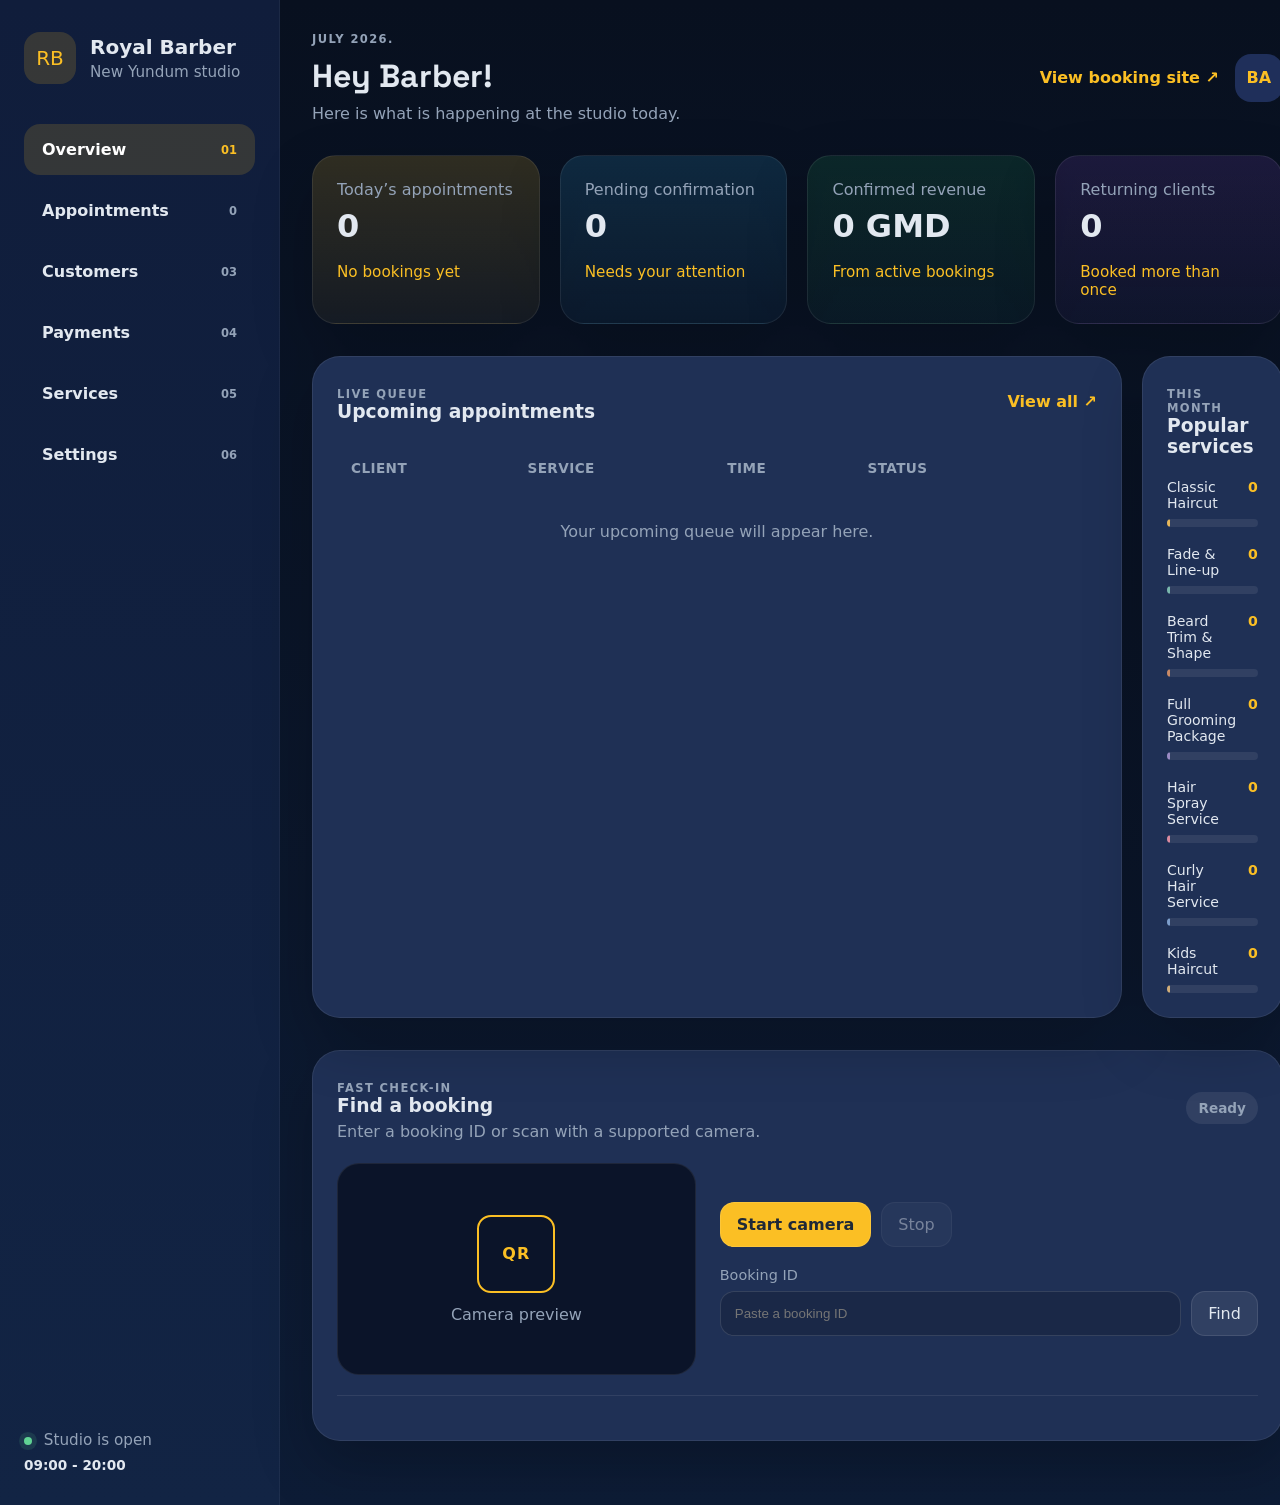
==== commit e8fb9a7d: "price tags" ====
--- a/dashboard.html
+++ b/dashboard.html
@@ -13,9 +13,9 @@
   <div class="dashboard-layout">
     <aside class="sidebar" id="sidebar"><div><div class="brand-panel"><div class="brand-icon">RB</div><div><h1>Royal Barber</h1><p>New Yundum studio</p></div></div><nav class="sidebar-nav" aria-label="Dashboard navigation"><button class="nav-item active" data-page="dashboard">Overview <span>01</span></button><button class="nav-item" data-page="appointments">Appointments <span id="navAppointmentCount">0</span></button><button class="nav-item" data-page="customers">Customers <span>03</span></button><button class="nav-item" data-page="payments">Payments <span>04</span></button><button class="nav-item" data-page="services">Services <span>05</span></button><button class="nav-item" data-page="settings">Settings <span>06</span></button></nav></div><div class="sidebar-footer"><span class="live-dot"></span> Studio is open <strong>09:00 - 20:00</strong></div></aside>
     <main class="content-area">
-      <header class="topbar"><div class="page-heading"><p class="eyebrow">Wednesday, July 22, 2026</p><h2>Good morning, Barber.</h2><p id="pageSubtitle">Here is what is happening at the studio today.</p></div><div class="topbar-actions"><button class="menu-toggle" id="sidebarToggle" aria-label="Open menu">☰</button><a class="view-site" href="index.html">View booking site ↗</a><div class="profile-badge">BA</div></div></header>
+      <header class="topbar"><div class="page-heading"><p class="eyebrow">JULY 2026.</p><h2>Hey Barber!</h2><p id="pageSubtitle">Here is what is happening at the studio today.</p></div><div class="topbar-actions"><button class="menu-toggle" id="sidebarToggle" aria-label="Open menu">☰</button><a class="view-site" href="index.html">View booking site ↗</a><div class="profile-badge">BA</div></div></header>
       <section id="dashboardPage" class="page-view active-view"><div class="overview-grid"><article class="card card-primary"><p>Today’s appointments</p><h3 id="todayCount">0</h3><span class="card-note" id="todayNote">No bookings yet</span></article><article class="card card-secondary"><p>Pending confirmation</p><h3 id="pendingCount">0</h3><span class="card-note">Needs your attention</span></article><article class="card card-tertiary"><p>Confirmed revenue</p><h3 id="revenueTotal">0 GMD</h3><span class="card-note">From active bookings</span></article><article class="card card-quaternary"><p>Returning clients</p><h3 id="returningCount">0</h3><span class="card-note">Booked more than once</span></article></div><div class="main-panels"><section class="panel"><div class="panel-header"><div><p class="eyebrow">Live queue</p><h3>Upcoming appointments</h3></div><button class="text-button" data-page-link="appointments">View all ↗</button></div><div class="table-wrap"><table><thead><tr><th>Client</th><th>Service</th><th>Time</th><th>Status</th><th></th></tr></thead><tbody id="upcomingRows"></tbody></table><div class="empty-state" id="upcomingEmpty">Your upcoming queue will appear here.</div></div></section><section class="panel"><div class="panel-header"><div><p class="eyebrow">This month</p><h3>Popular services</h3></div></div><div class="service-bars" id="serviceBars"></div></section></div><section class="panel scanner-panel"><div class="panel-header"><div><p class="eyebrow">Fast check-in</p><h3>Find a booking</h3><p>Enter a booking ID or scan with a supported camera.</p></div><span id="scannerStatus" class="scanner-status">Ready</span></div><div class="scanner-layout"><div class="scanner-preview"><video id="qrVideo" playsinline muted aria-label="QR code camera preview"></video><div id="scannerPlaceholder" class="scanner-placeholder"><span class="scanner-frame">QR</span><p>Camera preview</p></div></div><div class="scanner-controls"><div class="scanner-actions"><button id="startScanner" class="scanner-btn primary" type="button">Start camera</button><button id="stopScanner" class="scanner-btn" type="button" disabled>Stop</button></div><form id="bookingLookupForm" class="lookup-form"><label for="bookingCode">Booking ID</label><div class="lookup-row"><input id="bookingCode" type="text" placeholder="Paste a booking ID" autocomplete="off"><button class="scanner-btn" type="submit">Find</button></div></form></div></div><div id="bookingDetails" class="booking-details" aria-live="polite" hidden></div></section></section>
-      <section id="appointmentsPage" class="page-view"><div class="section-heading"><div><p class="eyebrow">Manage the day</p><h2>Appointments</h2><p>Confirm, complete, or cancel bookings from the shared booking site.</p></div><button class="primary-action" id="exportBookings">Export CSV ↓</button></div><section class="panel"><div class="toolbar"><input id="appointmentSearch" type="search" placeholder="Search clients, phone, service..." aria-label="Search appointments"><select id="statusFilter" aria-label="Filter appointments"><option value="all">All statuses</option><option value="pending">Pending</option><option value="confirmed">Confirmed</option><option value="completed">Completed</option><option value="cancelled">Cancelled</option></select></div><div class="table-wrap"><table class="appointments-table"><thead><tr><th>Client</th><th>Service</th><th>Date & time</th><th>Payment</th><th>Status</th><th>Actions</th></tr></thead><tbody id="appointmentsRows"></tbody></table><div class="empty-state" id="appointmentsEmpty">No appointments match your filters.</div></div></section></section>
+      <section id="appointmentsPage" class="page-view"><div class="section-heading"><div><p class="eyebrow">Manage the day</p><h2>Appointments</h2><p>Confirm or complete bookings from the shared booking site.</p></div><button class="primary-action" id="exportBookings">Export CSV ↓</button></div><section class="panel"><div class="toolbar"><input id="appointmentSearch" type="search" placeholder="Search clients, phone, service..." aria-label="Search appointments"><select id="statusFilter" aria-label="Filter appointments"><option value="all">All statuses</option><option value="pending">Pending</option><option value="confirmed">Confirmed</option><option value="completed">Completed</option><option value="cancelled">Cancelled</option></select></div><div class="table-wrap"><table class="appointments-table"><thead><tr><th>Client</th><th>Service</th><th>Date & time</th><th>Payment</th><th>Status</th><th>Actions</th></tr></thead><tbody id="appointmentsRows"></tbody></table><div class="empty-state" id="appointmentsEmpty">No appointments match your filters.</div></div></section></section>
       <section id="customersPage" class="page-view"><div class="section-heading"><div><p class="eyebrow">Client book</p><h2>Customers</h2><p>Every client currently stored by the booking site.</p></div></div><div class="customer-grid" id="customerGrid"></div></section>
       <section id="paymentsPage" class="page-view"><div class="section-heading"><div><p class="eyebrow">Money in motion</p><h2>Payments</h2><p>Revenue is calculated from confirmed and completed bookings.</p></div></div><div class="payment-summary" id="paymentSummary"></div><section class="panel"><div class="panel-header"><h3>Recent transactions</h3></div><div class="table-wrap"><table><thead><tr><th>Client</th><th>Method</th><th>Service</th><th>Amount</th><th>Status</th></tr></thead><tbody id="paymentRows"></tbody></table></div></section></section>
       <section id="servicesPage" class="page-view"><div class="section-heading"><div><p class="eyebrow">Your menu</p><h2>Services</h2><p>Current services and their ordinary starting prices.</p></div></div><div class="service-grid" id="servicesGrid"></div></section>
